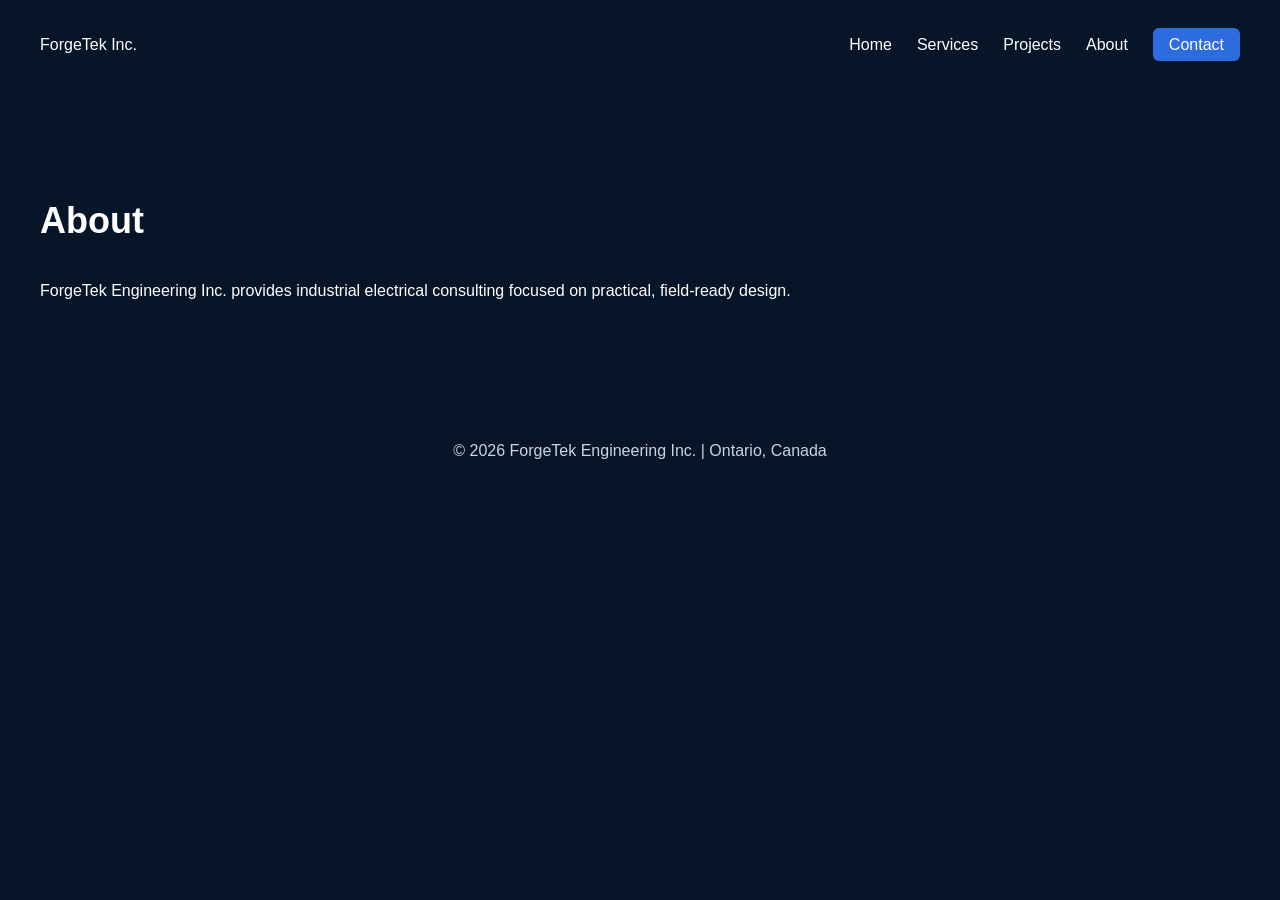
==== about.html @ 85ac1ed7 "Create about.html" ====
<!DOCTYPE html>
<html>
<head>
  <meta charset="UTF-8">
  <title>About | ForgeTek Inc.</title>
  <link rel="stylesheet" href="style.css">
</head>
<body>

<nav>
  <div class="logo">ForgeTek Inc.</div>
  <ul>
    <li><a href="index.html">Home</a></li>
    <li><a href="services.html">Services</a></li>
    <li><a href="projects.html">Projects</a></li>
    <li><a href="about.html">About</a></li>
    <li><a class="cta" href="contact.html">Contact</a></li>
  </ul>
</nav>

<section class="services-preview">
  <h2>About</h2>
  <p>ForgeTek Engineering Inc. provides industrial electrical consulting focused on practical, field-ready design.</p>
</section>

<footer>
  <p>© 2026 ForgeTek Engineering Inc. | Ontario, Canada</p>
</footer>

</body>
</html>
---- style.css ----
body {
    margin: 0;
    font-family: Arial, sans-serif;
    background-color: #071529;
    color: white;
}

nav {
    display: flex;
    justify-content: space-between;
    align-items: center;
    padding: 20px 40px;
    background-color: #071529;
}

nav ul {
    list-style: none;
    display: flex;
    gap: 25px;
}

nav a {
    color: white;
    text-decoration: none;
}

nav .cta {
    background-color: #2d6cdf;
    padding: 8px 16px;
    border-radius: 6px;
}

.hero {
    padding: 120px 40px;
    background: linear-gradient(180deg, #071529 0%, #0b1f3a 100%);
    text-align: left;
}

.hero h1 {
    font-size: 56px;
    margin-bottom: 20px;
}

.hero p {
    font-size: 20px;
    margin-bottom: 30px;
    color: #cbd5e1;
}

.btn-primary {
    background-color: #2d6cdf;
    padding: 14px 24px;
    color: white;
    text-decoration: none;
    border-radius: 6px;
}

.services-preview {
    padding: 80px 40px;
}

.services-preview h2 {
    font-size: 36px;
    margin-bottom: 40px;
}

.card-grid {
    display: grid;
    grid-template-columns: repeat(auto-fit, minmax(280px, 1fr));
    gap: 30px;
}

.card {
    background-color: #0e223f;
    padding: 30px;
    border-radius: 10px;
    transition: 0.3s;
}

.card:hover {
    background-color: #13315c;
}

footer {
    padding: 30px;
    text-align: center;
    background-color: #071529;
    color: #cbd5e1;
}
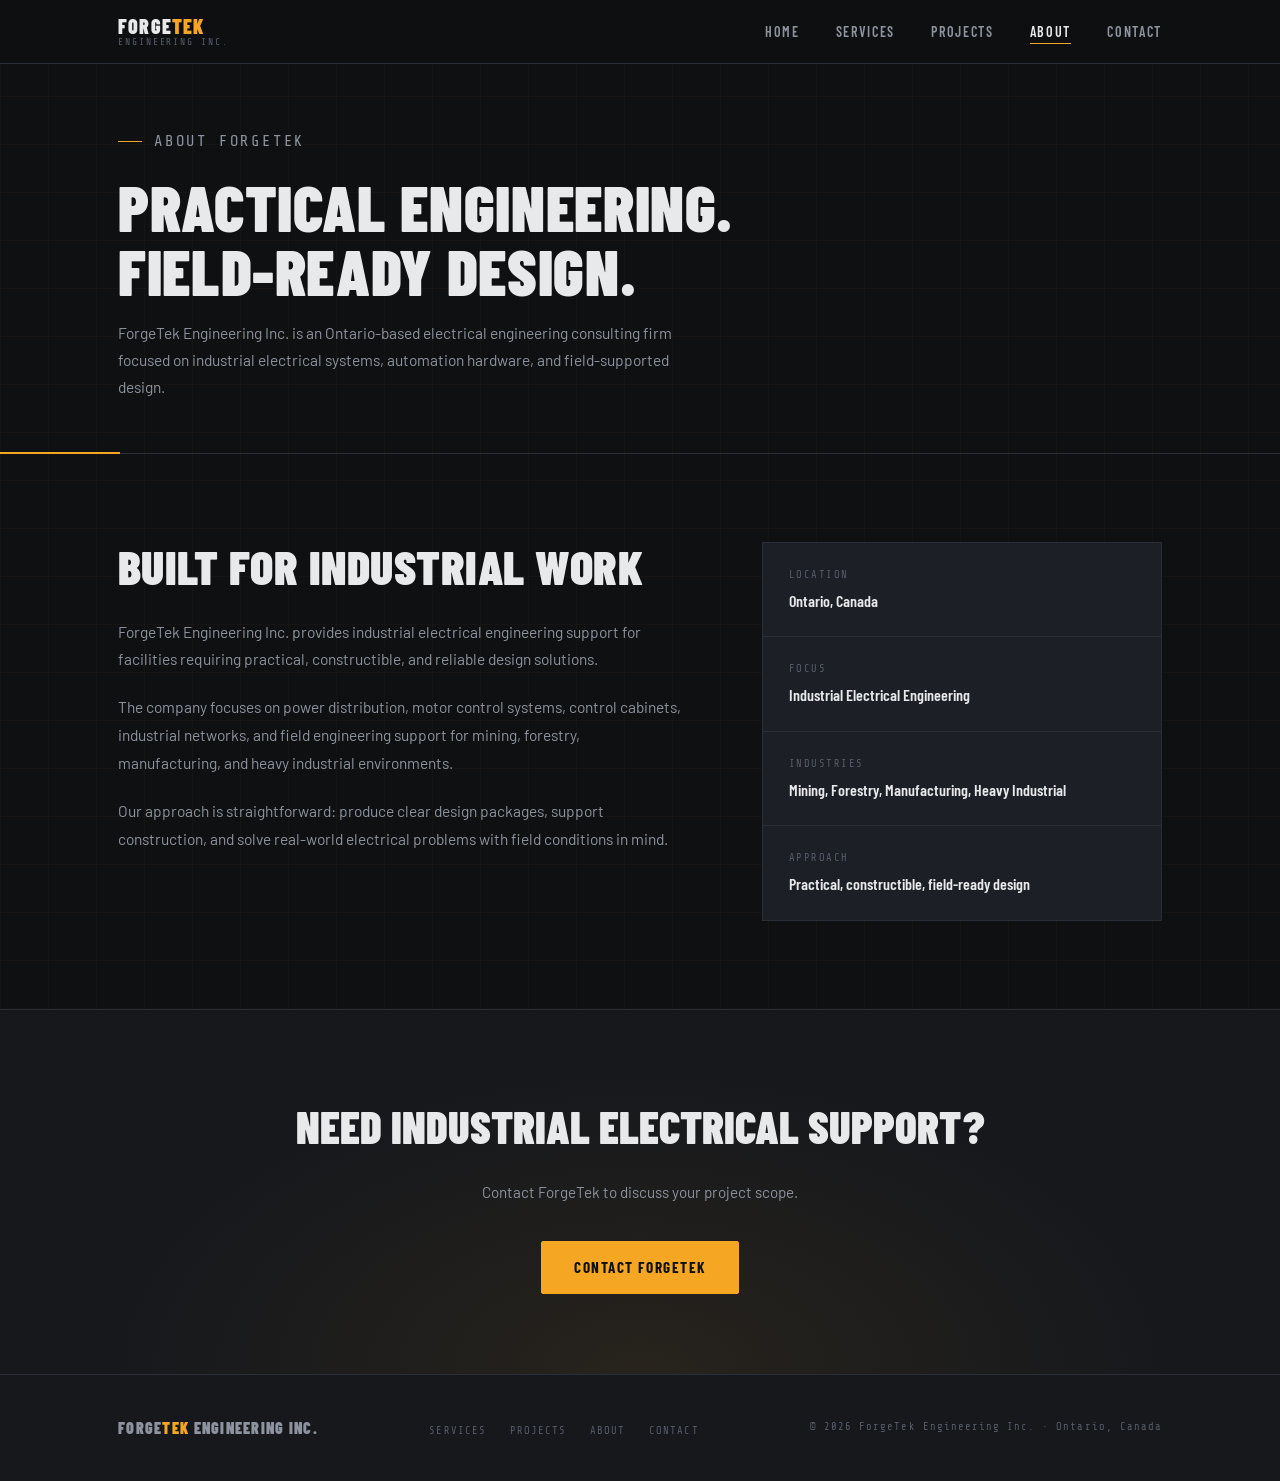
==== commit b6e74e4c: "Update about.html" ====
--- a/about.html
+++ b/about.html
@@ -1,30 +1,89 @@
 <!DOCTYPE html>
-<html>
+<html lang="en">
 <head>
-  <meta charset="UTF-8">
-  <title>About | ForgeTek Inc.</title>
-  <link rel="stylesheet" href="style.css">
+  <meta charset="UTF-8" />
+  <meta name="viewport" content="width=device-width, initial-scale=1.0" />
+  <title>About — ForgeTek Engineering Inc.</title>
+  <link rel="stylesheet" href="style.css" />
 </head>
 <body>
 
 <nav>
-  <div class="logo">ForgeTek Inc.</div>
-  <ul>
-    <li><a href="index.html">Home</a></li>
-    <li><a href="services.html">Services</a></li>
-    <li><a href="projects.html">Projects</a></li>
-    <li><a href="about.html">About</a></li>
-    <li><a class="cta" href="contact.html">Contact</a></li>
-  </ul>
+  <div class="container nav-inner">
+    <a href="index.html" class="nav-logo">
+      <span class="nav-logo-name">Forge<span>Tek</span></span>
+      <span class="nav-logo-sub">Engineering Inc.</span>
+    </a>
+    <button class="nav-toggle" aria-label="Toggle menu" onclick="this.nextElementSibling.classList.toggle('open')">
+      <span></span><span></span><span></span>
+    </button>
+    <ul class="nav-links">
+      <li><a href="index.html">Home</a></li>
+      <li><a href="services.html">Services</a></li>
+      <li><a href="projects.html">Projects</a></li>
+      <li><a href="about.html" class="active">About</a></li>
+      <li><a href="contact.html">Contact</a></li>
+    </ul>
+  </div>
 </nav>
 
-<section class="services-preview">
-  <h2>About</h2>
-  <p>ForgeTek Engineering Inc. provides industrial electrical consulting focused on practical, field-ready design.</p>
+<div class="page-hero">
+  <div class="container">
+    <p class="section-label">About ForgeTek</p>
+    <h1>Practical Engineering.<br>Field-Ready Design.</h1>
+    <p>ForgeTek Engineering Inc. is an Ontario-based electrical engineering consulting firm focused on industrial electrical systems, automation hardware, and field-supported design.</p>
+  </div>
+</div>
+
+<section class="section">
+  <div class="container about-layout">
+    <div class="about-body">
+      <h2>Built for Industrial Work</h2>
+      <p>ForgeTek Engineering Inc. provides industrial electrical engineering support for facilities requiring practical, constructible, and reliable design solutions.</p>
+      <p>The company focuses on power distribution, motor control systems, control cabinets, industrial networks, and field engineering support for mining, forestry, manufacturing, and heavy industrial environments.</p>
+      <p>Our approach is straightforward: produce clear design packages, support construction, and solve real-world electrical problems with field conditions in mind.</p>
+    </div>
+
+    <dl class="about-sidebar">
+      <div class="sidebar-block">
+        <dt>Location</dt>
+        <dd>Ontario, Canada</dd>
+      </div>
+      <div class="sidebar-block">
+        <dt>Focus</dt>
+        <dd>Industrial Electrical Engineering</dd>
+      </div>
+      <div class="sidebar-block">
+        <dt>Industries</dt>
+        <dd>Mining, Forestry, Manufacturing, Heavy Industrial</dd>
+      </div>
+      <div class="sidebar-block">
+        <dt>Approach</dt>
+        <dd>Practical, constructible, field-ready design</dd>
+      </div>
+    </dl>
+  </div>
+</section>
+
+<section class="cta-band">
+  <div class="container">
+    <h2>Need Industrial Electrical Support?</h2>
+    <p>Contact ForgeTek to discuss your project scope.</p>
+    <a href="contact.html" class="btn btn-solid">Contact ForgeTek</a>
+  </div>
 </section>
 
 <footer>
-  <p>© 2026 ForgeTek Engineering Inc. | Ontario, Canada</p>
+  <div class="container footer-inner">
+    <span class="footer-logo">Forge<span>Tek</span> Engineering Inc.</span>
+    <ul class="footer-links">
+      <li><a href="services.html">Services</a></li>
+      <li><a href="projects.html">Projects</a></li>
+      <li><a href="about.html">About</a></li>
+      <li><a href="contact.html">Contact</a></li>
+    </ul>
+    <p class="footer-copy">© 2026 ForgeTek Engineering Inc. · Ontario, Canada</p>
+  </div>
 </footer>
 
 </body>
--- a/style.css
+++ b/style.css
@@ -1,89 +1,850 @@
+/* ============================================================
+   ForgeTek Engineering Inc. — Shared Stylesheet
+   Aesthetic: Industrial-utilitarian / refined steel
+   ============================================================ */
+ 
+@import url('https://fonts.googleapis.com/css2?family=Barlow+Condensed:wght@400;600;700;900&family=Barlow:wght@300;400;500;600&family=Share+Tech+Mono&display=swap');
+ 
+/* ── Variables ───────────────────────────────────────────── */
+:root {
+  --bg:           #0f1012;
+  --bg-panel:     #16181c;
+  --bg-card:      #1c1f25;
+  --border:       #2a2e38;
+  --border-light: #363b48;
+ 
+  --amber:        #f5a623;
+  --amber-dim:    #c47d0e;
+  --amber-glow:   rgba(245, 166, 35, 0.12);
+  --amber-line:   rgba(245, 166, 35, 0.35);
+ 
+  --text-primary:   #e8e9eb;
+  --text-secondary: #8d939f;
+  --text-muted:     #555c6a;
+ 
+  --font-display: 'Barlow Condensed', sans-serif;
+  --font-body:    'Barlow', sans-serif;
+  --font-mono:    'Share Tech Mono', monospace;
+ 
+  --nav-h: 64px;
+  --max-w: 1100px;
+  --radius: 2px;
+ 
+  --transition: 0.18s ease;
+}
+ 
+/* ── Reset ───────────────────────────────────────────────── */
+*, *::before, *::after { box-sizing: border-box; margin: 0; padding: 0; }
+ 
+html { scroll-behavior: smooth; }
+ 
 body {
-    margin: 0;
-    font-family: Arial, sans-serif;
-    background-color: #071529;
-    color: white;
-}
-
+  background: var(--bg);
+  color: var(--text-primary);
+  font-family: var(--font-body);
+  font-size: 16px;
+  font-weight: 400;
+  line-height: 1.65;
+  min-height: 100vh;
+  /* subtle grid texture */
+  background-image:
+    linear-gradient(rgba(245,166,35,0.03) 1px, transparent 1px),
+    linear-gradient(90deg, rgba(245,166,35,0.03) 1px, transparent 1px);
+  background-size: 48px 48px;
+}
+ 
+a { color: var(--amber); text-decoration: none; transition: color var(--transition); }
+a:hover { color: #fff; }
+ 
+img { display: block; max-width: 100%; }
+ 
+/* ── Utility ─────────────────────────────────────────────── */
+.container {
+  max-width: var(--max-w);
+  margin: 0 auto;
+  padding: 0 28px;
+}
+ 
+.tag {
+  font-family: var(--font-mono);
+  font-size: 0.72rem;
+  letter-spacing: 0.12em;
+  text-transform: uppercase;
+  color: var(--amber);
+  display: inline-block;
+}
+ 
+.section-label {
+  font-family: var(--font-mono);
+  font-size: 0.7rem;
+  letter-spacing: 0.18em;
+  text-transform: uppercase;
+  color: var(--text-muted);
+  display: flex;
+  align-items: center;
+  gap: 12px;
+  margin-bottom: 20px;
+}
+.section-label::before {
+  content: '';
+  display: inline-block;
+  width: 24px;
+  height: 1px;
+  background: var(--amber);
+}
+ 
+.btn {
+  display: inline-block;
+  font-family: var(--font-display);
+  font-weight: 700;
+  font-size: 0.95rem;
+  letter-spacing: 0.1em;
+  text-transform: uppercase;
+  padding: 13px 32px;
+  border: 1px solid var(--amber);
+  color: var(--amber);
+  background: transparent;
+  cursor: pointer;
+  border-radius: var(--radius);
+  transition: background var(--transition), color var(--transition);
+}
+.btn:hover {
+  background: var(--amber);
+  color: #0f1012;
+}
+.btn-solid {
+  background: var(--amber);
+  color: #0f1012;
+}
+.btn-solid:hover {
+  background: #fff;
+  border-color: #fff;
+  color: #0f1012;
+}
+ 
+/* ── Navigation ──────────────────────────────────────────── */
 nav {
+  position: sticky;
+  top: 0;
+  z-index: 100;
+  height: var(--nav-h);
+  background: rgba(15, 16, 18, 0.95);
+  backdrop-filter: blur(8px);
+  border-bottom: 1px solid var(--border);
+}
+ 
+.nav-inner {
+  display: flex;
+  align-items: center;
+  justify-content: space-between;
+  height: 100%;
+}
+ 
+.nav-logo {
+  display: flex;
+  flex-direction: column;
+  line-height: 1.1;
+}
+.nav-logo-name {
+  font-family: var(--font-display);
+  font-weight: 900;
+  font-size: 1.25rem;
+  letter-spacing: 0.06em;
+  text-transform: uppercase;
+  color: var(--text-primary);
+}
+.nav-logo-name span { color: var(--amber); }
+.nav-logo-sub {
+  font-family: var(--font-mono);
+  font-size: 0.6rem;
+  letter-spacing: 0.2em;
+  color: var(--text-muted);
+  text-transform: uppercase;
+}
+ 
+.nav-links {
+  display: flex;
+  list-style: none;
+  gap: 36px;
+}
+.nav-links a {
+  font-family: var(--font-display);
+  font-weight: 600;
+  font-size: 0.88rem;
+  letter-spacing: 0.12em;
+  text-transform: uppercase;
+  color: var(--text-secondary);
+  transition: color var(--transition);
+  position: relative;
+  padding-bottom: 4px;
+}
+.nav-links a::after {
+  content: '';
+  position: absolute;
+  bottom: 0; left: 0;
+  width: 0; height: 1px;
+  background: var(--amber);
+  transition: width var(--transition);
+}
+.nav-links a:hover,
+.nav-links a.active { color: var(--text-primary); }
+.nav-links a:hover::after,
+.nav-links a.active::after { width: 100%; }
+ 
+/* hamburger — mobile */
+.nav-toggle {
+  display: none;
+  flex-direction: column;
+  gap: 5px;
+  cursor: pointer;
+  padding: 4px;
+}
+.nav-toggle span {
+  display: block;
+  width: 24px;
+  height: 1.5px;
+  background: var(--text-primary);
+  transition: transform var(--transition), opacity var(--transition);
+}
+ 
+/* ── Hero ────────────────────────────────────────────────── */
+.hero {
+  padding: 100px 0 90px;
+  border-bottom: 1px solid var(--border);
+  position: relative;
+  overflow: hidden;
+}
+.hero::before {
+  content: '';
+  position: absolute;
+  top: 0; right: -100px;
+  width: 600px; height: 100%;
+  background: radial-gradient(ellipse at 80% 40%, rgba(245,166,35,0.07) 0%, transparent 65%);
+  pointer-events: none;
+}
+ 
+.hero-eyebrow {
+  margin-bottom: 20px;
+}
+ 
+.hero h1 {
+  font-family: var(--font-display);
+  font-weight: 900;
+  font-size: clamp(3rem, 7vw, 5.5rem);
+  line-height: 0.95;
+  letter-spacing: -0.01em;
+  text-transform: uppercase;
+  margin-bottom: 28px;
+  max-width: 800px;
+}
+.hero h1 em {
+  font-style: normal;
+  color: var(--amber);
+}
+ 
+.hero-sub {
+  font-size: 1.05rem;
+  color: var(--text-secondary);
+  max-width: 520px;
+  margin-bottom: 44px;
+  font-weight: 300;
+  line-height: 1.7;
+}
+ 
+.hero-actions {
+  display: flex;
+  gap: 16px;
+  flex-wrap: wrap;
+  align-items: center;
+}
+ 
+.hero-stat-bar {
+  margin-top: 72px;
+  padding-top: 40px;
+  border-top: 1px solid var(--border);
+  display: flex;
+  gap: 60px;
+}
+.hero-stat dt {
+  font-family: var(--font-mono);
+  font-size: 0.68rem;
+  letter-spacing: 0.14em;
+  text-transform: uppercase;
+  color: var(--text-muted);
+  margin-bottom: 4px;
+}
+.hero-stat dd {
+  font-family: var(--font-display);
+  font-weight: 700;
+  font-size: 2rem;
+  line-height: 1;
+  color: var(--text-primary);
+}
+.hero-stat dd span { color: var(--amber); }
+ 
+/* ── Sections ────────────────────────────────────────────── */
+.section {
+  padding: 88px 0;
+  border-bottom: 1px solid var(--border);
+}
+ 
+.section-header {
+  margin-bottom: 56px;
+}
+.section-header h2 {
+  font-family: var(--font-display);
+  font-weight: 900;
+  font-size: clamp(2rem, 4vw, 3rem);
+  text-transform: uppercase;
+  letter-spacing: 0.01em;
+  line-height: 1;
+}
+ 
+/* ── Service Cards ───────────────────────────────────────── */
+.services-grid {
+  display: grid;
+  grid-template-columns: repeat(auto-fill, minmax(300px, 1fr));
+  gap: 1px;
+  background: var(--border);
+  border: 1px solid var(--border);
+}
+ 
+.service-card {
+  background: var(--bg-card);
+  padding: 36px 32px;
+  transition: background var(--transition);
+  position: relative;
+}
+.service-card::before {
+  content: '';
+  position: absolute;
+  top: 0; left: 0;
+  width: 3px; height: 0;
+  background: var(--amber);
+  transition: height 0.3s ease;
+}
+.service-card:hover { background: var(--bg-panel); }
+.service-card:hover::before { height: 100%; }
+ 
+.service-card-num {
+  font-family: var(--font-mono);
+  font-size: 0.65rem;
+  color: var(--text-muted);
+  letter-spacing: 0.14em;
+  margin-bottom: 20px;
+}
+.service-card h3 {
+  font-family: var(--font-display);
+  font-weight: 700;
+  font-size: 1.15rem;
+  text-transform: uppercase;
+  letter-spacing: 0.05em;
+  line-height: 1.2;
+  margin-bottom: 14px;
+  color: var(--text-primary);
+}
+.service-card p {
+  font-size: 0.9rem;
+  color: var(--text-secondary);
+  line-height: 1.7;
+}
+ 
+/* ── Project / Case Study Cards ──────────────────────────── */
+.projects-grid {
+  display: grid;
+  grid-template-columns: repeat(auto-fill, minmax(320px, 1fr));
+  gap: 24px;
+}
+ 
+.project-card {
+  background: var(--bg-card);
+  border: 1px solid var(--border);
+  border-radius: var(--radius);
+  padding: 32px;
+  transition: border-color var(--transition), transform var(--transition);
+}
+.project-card:hover {
+  border-color: var(--amber-dim);
+  transform: translateY(-3px);
+}
+ 
+.project-card-header {
+  display: flex;
+  align-items: flex-start;
+  justify-content: space-between;
+  margin-bottom: 16px;
+}
+.project-tag {
+  font-family: var(--font-mono);
+  font-size: 0.65rem;
+  letter-spacing: 0.12em;
+  text-transform: uppercase;
+  color: var(--amber);
+  background: var(--amber-glow);
+  border: 1px solid var(--amber-line);
+  padding: 3px 10px;
+  border-radius: var(--radius);
+}
+.project-card h3 {
+  font-family: var(--font-display);
+  font-weight: 700;
+  font-size: 1.1rem;
+  text-transform: uppercase;
+  letter-spacing: 0.04em;
+  margin-bottom: 12px;
+  line-height: 1.2;
+}
+.project-card .project-location {
+  font-family: var(--font-mono);
+  font-size: 0.7rem;
+  color: var(--text-muted);
+  letter-spacing: 0.1em;
+  margin-bottom: 14px;
+}
+.project-card p {
+  font-size: 0.88rem;
+  color: var(--text-secondary);
+  line-height: 1.7;
+}
+.project-card .project-scope {
+  margin-top: 20px;
+  padding-top: 18px;
+  border-top: 1px solid var(--border);
+  display: flex;
+  flex-wrap: wrap;
+  gap: 8px;
+}
+.scope-pill {
+  font-family: var(--font-mono);
+  font-size: 0.62rem;
+  letter-spacing: 0.1em;
+  text-transform: uppercase;
+  color: var(--text-muted);
+  border: 1px solid var(--border-light);
+  padding: 2px 9px;
+  border-radius: 20px;
+}
+ 
+/* ── About / Bio ─────────────────────────────────────────── */
+.about-layout {
+  display: grid;
+  grid-template-columns: 1fr 400px;
+  gap: 80px;
+  align-items: start;
+}
+ 
+.about-body h2 {
+  font-family: var(--font-display);
+  font-weight: 900;
+  font-size: clamp(2rem, 4vw, 3rem);
+  text-transform: uppercase;
+  letter-spacing: 0.01em;
+  line-height: 1;
+  margin-bottom: 28px;
+}
+.about-body p {
+  color: var(--text-secondary);
+  font-size: 0.97rem;
+  line-height: 1.8;
+  margin-bottom: 20px;
+}
+.about-body p:last-of-type { margin-bottom: 36px; }
+ 
+.about-sidebar {
+  display: flex;
+  flex-direction: column;
+  gap: 1px;
+  background: var(--border);
+  border: 1px solid var(--border);
+  align-self: start;
+  position: sticky;
+  top: calc(var(--nav-h) + 24px);
+}
+.sidebar-block {
+  background: var(--bg-card);
+  padding: 24px 26px;
+}
+.sidebar-block dt {
+  font-family: var(--font-mono);
+  font-size: 0.65rem;
+  letter-spacing: 0.14em;
+  text-transform: uppercase;
+  color: var(--text-muted);
+  margin-bottom: 6px;
+}
+.sidebar-block dd {
+  font-family: var(--font-display);
+  font-weight: 600;
+  font-size: 1rem;
+  color: var(--text-primary);
+  line-height: 1.4;
+}
+ 
+/* ── Values / pillars ────────────────────────────────────── */
+.pillars {
+  display: grid;
+  grid-template-columns: repeat(3, 1fr);
+  gap: 1px;
+  background: var(--border);
+  border: 1px solid var(--border);
+  margin-top: 60px;
+}
+.pillar {
+  background: var(--bg-card);
+  padding: 32px 28px;
+}
+.pillar-icon {
+  font-family: var(--font-mono);
+  font-size: 1.3rem;
+  color: var(--amber);
+  margin-bottom: 16px;
+}
+.pillar h3 {
+  font-family: var(--font-display);
+  font-weight: 700;
+  font-size: 1rem;
+  text-transform: uppercase;
+  letter-spacing: 0.08em;
+  margin-bottom: 10px;
+}
+.pillar p {
+  font-size: 0.87rem;
+  color: var(--text-secondary);
+  line-height: 1.7;
+}
+ 
+/* ── Contact ─────────────────────────────────────────────── */
+.contact-layout {
+  display: grid;
+  grid-template-columns: 1fr 1fr;
+  gap: 80px;
+  align-items: start;
+}
+ 
+.contact-info h2 {
+  font-family: var(--font-display);
+  font-weight: 900;
+  font-size: clamp(2rem, 4vw, 3rem);
+  text-transform: uppercase;
+  line-height: 1;
+  margin-bottom: 24px;
+}
+.contact-info p {
+  color: var(--text-secondary);
+  font-size: 0.95rem;
+  line-height: 1.75;
+  margin-bottom: 40px;
+}
+ 
+.contact-details {
+  display: flex;
+  flex-direction: column;
+  gap: 1px;
+  background: var(--border);
+  border: 1px solid var(--border);
+}
+.contact-detail-row {
+  background: var(--bg-card);
+  padding: 18px 22px;
+  display: flex;
+  gap: 16px;
+  align-items: flex-start;
+}
+.contact-detail-row dt {
+  font-family: var(--font-mono);
+  font-size: 0.65rem;
+  letter-spacing: 0.12em;
+  text-transform: uppercase;
+  color: var(--text-muted);
+  min-width: 70px;
+  padding-top: 2px;
+}
+.contact-detail-row dd {
+  font-size: 0.92rem;
+  color: var(--text-primary);
+}
+.contact-detail-row dd a { color: var(--amber); }
+.contact-detail-row dd a:hover { color: #fff; }
+ 
+/* contact form */
+.contact-form {
+  display: flex;
+  flex-direction: column;
+  gap: 16px;
+}
+ 
+.form-group {
+  display: flex;
+  flex-direction: column;
+  gap: 6px;
+}
+.form-group label {
+  font-family: var(--font-mono);
+  font-size: 0.65rem;
+  letter-spacing: 0.14em;
+  text-transform: uppercase;
+  color: var(--text-muted);
+}
+.form-group input,
+.form-group select,
+.form-group textarea {
+  background: var(--bg-card);
+  border: 1px solid var(--border-light);
+  color: var(--text-primary);
+  font-family: var(--font-body);
+  font-size: 0.92rem;
+  padding: 12px 16px;
+  border-radius: var(--radius);
+  outline: none;
+  transition: border-color var(--transition), box-shadow var(--transition);
+  appearance: none;
+}
+.form-group input:focus,
+.form-group select:focus,
+.form-group textarea:focus {
+  border-color: var(--amber);
+  box-shadow: 0 0 0 3px var(--amber-glow);
+}
+.form-group textarea { resize: vertical; min-height: 130px; }
+.form-group select { cursor: pointer; }
+.form-row {
+  display: grid;
+  grid-template-columns: 1fr 1fr;
+  gap: 16px;
+}
+ 
+/* ── Page Hero (inner pages) ─────────────────────────────── */
+.page-hero {
+  padding: 64px 0 52px;
+  border-bottom: 1px solid var(--border);
+  position: relative;
+}
+.page-hero::after {
+  content: '';
+  position: absolute;
+  bottom: -1px; left: 0;
+  width: 120px; height: 2px;
+  background: var(--amber);
+}
+.page-hero h1 {
+  font-family: var(--font-display);
+  font-weight: 900;
+  font-size: clamp(2.5rem, 5vw, 4rem);
+  text-transform: uppercase;
+  line-height: 1;
+  letter-spacing: 0.01em;
+  margin-bottom: 16px;
+}
+.page-hero p {
+  color: var(--text-secondary);
+  font-size: 0.97rem;
+  max-width: 560px;
+  line-height: 1.75;
+}
+ 
+/* ── CTA Band ─────────────────────────────────────────────── */
+.cta-band {
+  padding: 80px 0;
+  background: var(--bg-panel);
+  border-bottom: 1px solid var(--border);
+  text-align: center;
+  position: relative;
+  overflow: hidden;
+}
+.cta-band::before {
+  content: '';
+  position: absolute;
+  inset: 0;
+  background: radial-gradient(ellipse at 50% 100%, rgba(245,166,35,0.08) 0%, transparent 60%);
+}
+.cta-band h2 {
+  font-family: var(--font-display);
+  font-weight: 900;
+  font-size: clamp(1.8rem, 3.5vw, 2.8rem);
+  text-transform: uppercase;
+  margin-bottom: 16px;
+  position: relative;
+}
+.cta-band p {
+  color: var(--text-secondary);
+  font-size: 0.95rem;
+  margin-bottom: 36px;
+  position: relative;
+}
+.cta-band .btn { position: relative; }
+ 
+/* ── Footer ──────────────────────────────────────────────── */
+footer {
+  padding: 40px 0;
+  background: var(--bg-panel);
+}
+.footer-inner {
+  display: flex;
+  align-items: center;
+  justify-content: space-between;
+  gap: 24px;
+  flex-wrap: wrap;
+}
+.footer-logo {
+  font-family: var(--font-display);
+  font-weight: 900;
+  font-size: 1rem;
+  text-transform: uppercase;
+  letter-spacing: 0.08em;
+  color: var(--text-secondary);
+}
+.footer-logo span { color: var(--amber); }
+.footer-copy {
+  font-family: var(--font-mono);
+  font-size: 0.65rem;
+  letter-spacing: 0.1em;
+  color: var(--text-muted);
+}
+.footer-links {
+  display: flex;
+  gap: 24px;
+  list-style: none;
+}
+.footer-links a {
+  font-family: var(--font-mono);
+  font-size: 0.65rem;
+  letter-spacing: 0.1em;
+  text-transform: uppercase;
+  color: var(--text-muted);
+}
+.footer-links a:hover { color: var(--amber); }
+ 
+/* ── Animations ──────────────────────────────────────────── */
+@keyframes fadeUp {
+  from { opacity: 0; transform: translateY(20px); }
+  to   { opacity: 1; transform: translateY(0); }
+}
+.fade-up {
+  animation: fadeUp 0.55s ease forwards;
+}
+.fade-up-1 { animation-delay: 0.05s; opacity: 0; }
+.fade-up-2 { animation-delay: 0.15s; opacity: 0; }
+.fade-up-3 { animation-delay: 0.25s; opacity: 0; }
+.fade-up-4 { animation-delay: 0.38s; opacity: 0; }
+ 
+/* ── Responsive ──────────────────────────────────────────── */
+@media (max-width: 900px) {
+  .about-layout { grid-template-columns: 1fr; gap: 48px; }
+  .about-sidebar { position: static; }
+  .contact-layout { grid-template-columns: 1fr; gap: 48px; }
+  .pillars { grid-template-columns: 1fr; }
+  .hero-stat-bar { gap: 36px; flex-wrap: wrap; }
+}
+ 
+@media (max-width: 720px) {
+  .nav-links { display: none; flex-direction: column; gap: 0; }
+  .nav-links.open {
     display: flex;
-    justify-content: space-between;
-    align-items: center;
-    padding: 20px 40px;
-    background-color: #071529;
-}
-
-nav ul {
-    list-style: none;
-    display: flex;
-    gap: 25px;
-}
-
-nav a {
-    color: white;
-    text-decoration: none;
-}
-
-nav .cta {
-    background-color: #2d6cdf;
-    padding: 8px 16px;
-    border-radius: 6px;
-}
-
-.hero {
-    padding: 120px 40px;
-    background: linear-gradient(180deg, #071529 0%, #0b1f3a 100%);
-    text-align: left;
-}
-
-.hero h1 {
-    font-size: 56px;
-    margin-bottom: 20px;
-}
-
-.hero p {
-    font-size: 20px;
-    margin-bottom: 30px;
-    color: #cbd5e1;
-}
-
-.btn-primary {
-    background-color: #2d6cdf;
-    padding: 14px 24px;
-    color: white;
-    text-decoration: none;
-    border-radius: 6px;
-}
-
-.services-preview {
-    padding: 80px 40px;
-}
-
-.services-preview h2 {
-    font-size: 36px;
-    margin-bottom: 40px;
-}
-
-.card-grid {
-    display: grid;
-    grid-template-columns: repeat(auto-fit, minmax(280px, 1fr));
-    gap: 30px;
-}
-
-.card {
-    background-color: #0e223f;
-    padding: 30px;
-    border-radius: 10px;
-    transition: 0.3s;
-}
-
-.card:hover {
-    background-color: #13315c;
-}
-
-footer {
-    padding: 30px;
-    text-align: center;
-    background-color: #071529;
-    color: #cbd5e1;
-}
+    position: absolute;
+    top: var(--nav-h); left: 0; right: 0;
+    background: var(--bg-panel);
+    border-bottom: 1px solid var(--border);
+    padding: 16px 0;
+  }
+  .nav-links.open li a {
+    display: block;
+    padding: 12px 28px;
+  }
+  .nav-toggle { display: flex; }
+  .form-row { grid-template-columns: 1fr; }
+  .hero { padding: 72px 0 64px; }
+  .footer-inner { flex-direction: column; align-items: flex-start; gap: 12px; }
+}
+
+/* ── Full-Width Services Layout ──────────────────────────── */
+.service-list {
+  display: flex;
+  flex-direction: column;
+  gap: 72px;
+}
+
+.service-row {
+  display: grid;
+  grid-template-columns: 1.1fr 0.9fr;
+  gap: 48px;
+  align-items: center;
+  padding: 52px 0;
+  border-bottom: 1px solid var(--border);
+}
+
+.service-row.reverse {
+  grid-template-columns: 0.9fr 1.1fr;
+}
+
+.service-row.reverse .service-text {
+  order: 2;
+}
+
+.service-row.reverse .service-image-placeholder {
+  order: 1;
+}
+
+.service-text h2 {
+  font-family: var(--font-display);
+  font-weight: 900;
+  font-size: clamp(1.7rem, 3vw, 2.3rem);
+  text-transform: uppercase;
+  letter-spacing: 0.03em;
+  line-height: 1.05;
+  margin-bottom: 18px;
+}
+
+.service-text p {
+  color: var(--text-secondary);
+  line-height: 1.75;
+  margin-bottom: 18px;
+}
+
+.service-text ul {
+  margin-top: 18px;
+  padding-left: 20px;
+  color: var(--text-secondary);
+  line-height: 1.9;
+}
+
+.service-image-placeholder {
+  min-height: 300px;
+  border: 1px solid var(--border);
+  background:
+    linear-gradient(rgba(245,166,35,0.05) 1px, transparent 1px),
+    linear-gradient(90deg, rgba(245,166,35,0.05) 1px, transparent 1px),
+    var(--bg-card);
+  background-size: 24px 24px;
+  display: flex;
+  align-items: center;
+  justify-content: center;
+  color: var(--text-secondary);
+  font-family: var(--font-mono);
+  text-transform: uppercase;
+  letter-spacing: 0.08em;
+  font-size: 0.75rem;
+  padding: 28px;
+  text-align: center;
+  position: relative;
+}
+
+.service-image-placeholder::before {
+  content: '';
+  position: absolute;
+  inset: 18px;
+  border: 1px solid rgba(245,166,35,0.18);
+  pointer-events: none;
+}
+
+@media (max-width: 800px) {
+  .service-row,
+  .service-row.reverse {
+    grid-template-columns: 1fr;
+    gap: 28px;
+  }
+
+  .service-row.reverse .service-text,
+  .service-row.reverse .service-image-placeholder {
+    order: unset;
+  }
+}
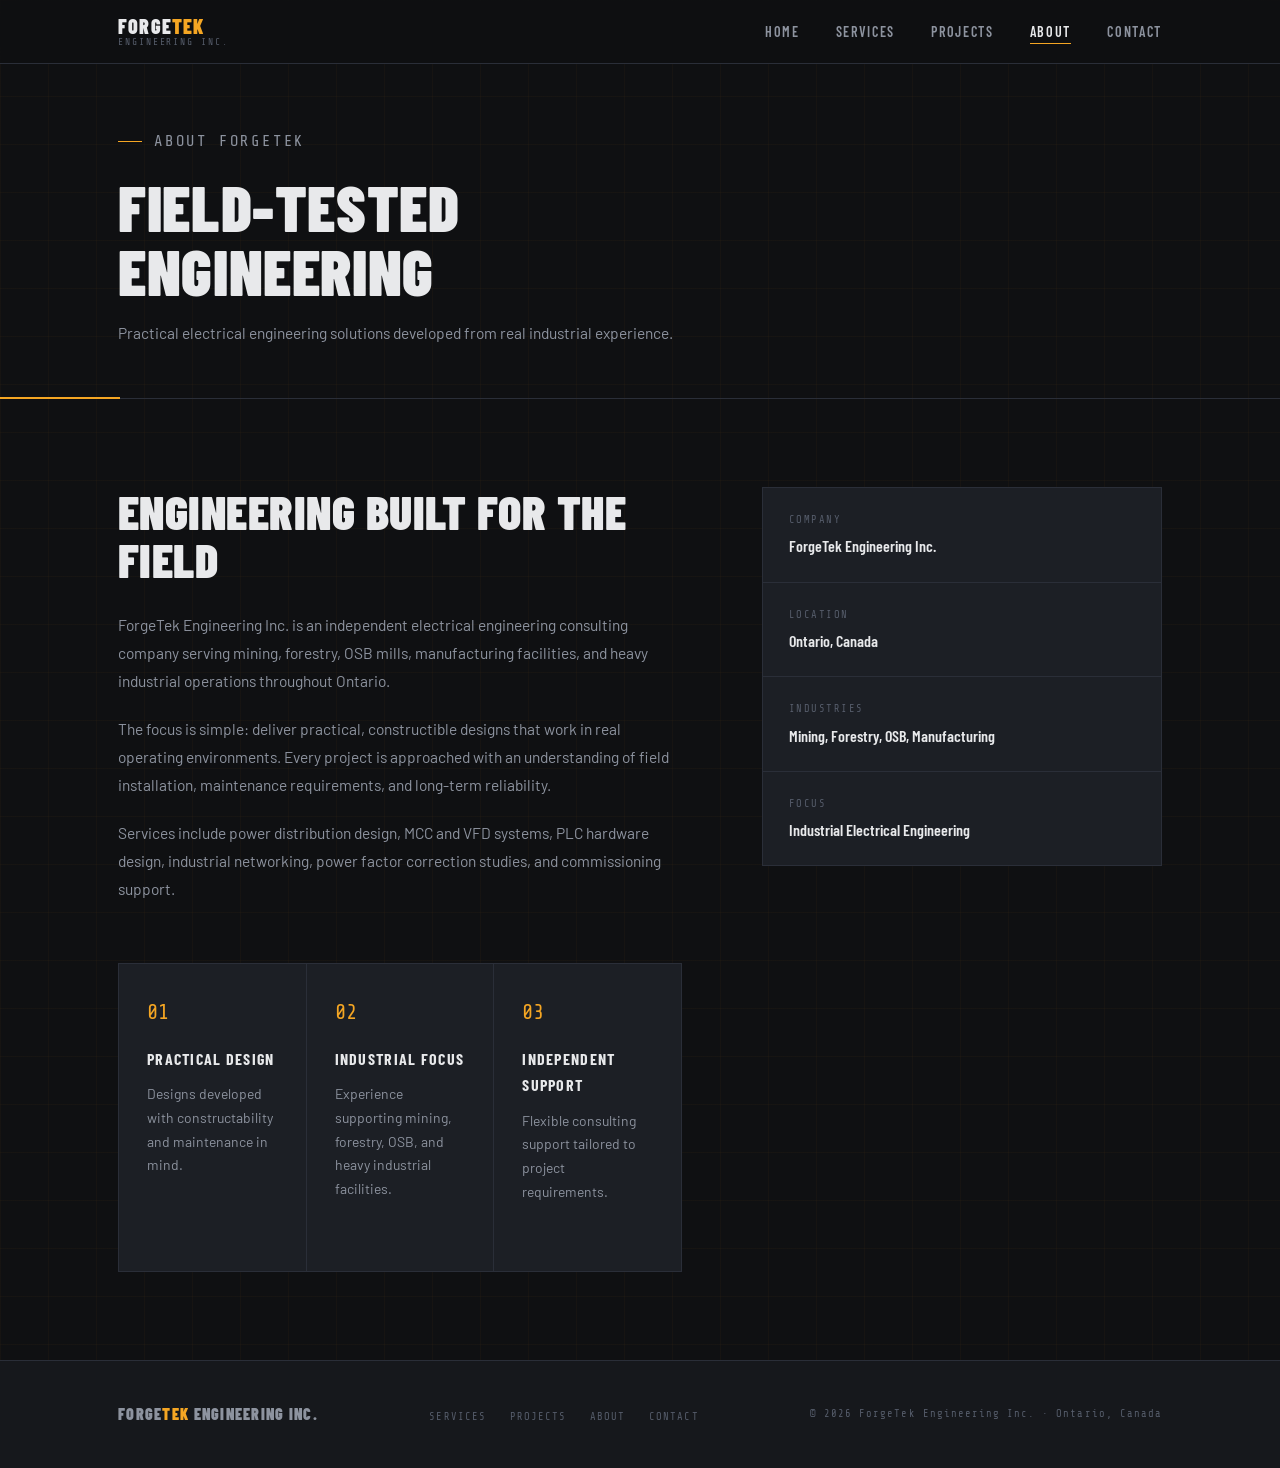
==== commit c65858e3: "Update about.html" ====
--- a/about.html
+++ b/about.html
@@ -1,10 +1,11 @@
 <!DOCTYPE html>
 <html lang="en">
 <head>
-  <meta charset="UTF-8" />
-  <meta name="viewport" content="width=device-width, initial-scale=1.0" />
+  <meta charset="UTF-8">
+  <meta name="viewport" content="width=device-width, initial-scale=1.0">
   <title>About — ForgeTek Engineering Inc.</title>
-  <link rel="stylesheet" href="style.css" />
+  <meta name="description" content="About ForgeTek Engineering Inc.">
+  <link rel="stylesheet" href="style.css">
 </head>
 <body>
 
@@ -14,9 +15,11 @@
       <span class="nav-logo-name">Forge<span>Tek</span></span>
       <span class="nav-logo-sub">Engineering Inc.</span>
     </a>
+
     <button class="nav-toggle" aria-label="Toggle menu" onclick="this.nextElementSibling.classList.toggle('open')">
       <span></span><span></span><span></span>
     </button>
+
     <ul class="nav-links">
       <li><a href="index.html">Home</a></li>
       <li><a href="services.html">Services</a></li>
@@ -30,58 +33,94 @@
 <div class="page-hero">
   <div class="container">
     <p class="section-label">About ForgeTek</p>
-    <h1>Practical Engineering.<br>Field-Ready Design.</h1>
-    <p>ForgeTek Engineering Inc. is an Ontario-based electrical engineering consulting firm focused on industrial electrical systems, automation hardware, and field-supported design.</p>
+    <h1>Field-Tested<br>Engineering</h1>
+    <p>Practical electrical engineering solutions developed from real industrial experience.</p>
   </div>
 </div>
 
 <section class="section">
   <div class="container about-layout">
+
     <div class="about-body">
-      <h2>Built for Industrial Work</h2>
-      <p>ForgeTek Engineering Inc. provides industrial electrical engineering support for facilities requiring practical, constructible, and reliable design solutions.</p>
-      <p>The company focuses on power distribution, motor control systems, control cabinets, industrial networks, and field engineering support for mining, forestry, manufacturing, and heavy industrial environments.</p>
-      <p>Our approach is straightforward: produce clear design packages, support construction, and solve real-world electrical problems with field conditions in mind.</p>
+      <h2>Engineering Built for the Field</h2>
+
+      <p>
+        ForgeTek Engineering Inc. is an independent electrical engineering consulting company serving mining,
+        forestry, OSB mills, manufacturing facilities, and heavy industrial operations throughout Ontario.
+      </p>
+
+      <p>
+        The focus is simple: deliver practical, constructible designs that work in real operating environments.
+        Every project is approached with an understanding of field installation, maintenance requirements,
+        and long-term reliability.
+      </p>
+
+      <p>
+        Services include power distribution design, MCC and VFD systems, PLC hardware design, industrial networking,
+        power factor correction studies, and commissioning support.
+      </p>
+
+      <div class="pillars">
+
+        <div class="pillar">
+          <div class="pillar-icon">01</div>
+          <h3>Practical Design</h3>
+          <p>Designs developed with constructability and maintenance in mind.</p>
+        </div>
+
+        <div class="pillar">
+          <div class="pillar-icon">02</div>
+          <h3>Industrial Focus</h3>
+          <p>Experience supporting mining, forestry, OSB, and heavy industrial facilities.</p>
+        </div>
+
+        <div class="pillar">
+          <div class="pillar-icon">03</div>
+          <h3>Independent Support</h3>
+          <p>Flexible consulting support tailored to project requirements.</p>
+        </div>
+
+      </div>
     </div>
 
-    <dl class="about-sidebar">
+    <div class="about-sidebar">
+
+      <div class="sidebar-block">
+        <dt>Company</dt>
+        <dd>ForgeTek Engineering Inc.</dd>
+      </div>
+
       <div class="sidebar-block">
         <dt>Location</dt>
         <dd>Ontario, Canada</dd>
       </div>
+
+      <div class="sidebar-block">
+        <dt>Industries</dt>
+        <dd>Mining, Forestry, OSB, Manufacturing</dd>
+      </div>
+
       <div class="sidebar-block">
         <dt>Focus</dt>
         <dd>Industrial Electrical Engineering</dd>
       </div>
-      <div class="sidebar-block">
-        <dt>Industries</dt>
-        <dd>Mining, Forestry, Manufacturing, Heavy Industrial</dd>
-      </div>
-      <div class="sidebar-block">
-        <dt>Approach</dt>
-        <dd>Practical, constructible, field-ready design</dd>
-      </div>
-    </dl>
-  </div>
-</section>
 
-<section class="cta-band">
-  <div class="container">
-    <h2>Need Industrial Electrical Support?</h2>
-    <p>Contact ForgeTek to discuss your project scope.</p>
-    <a href="contact.html" class="btn btn-solid">Contact ForgeTek</a>
+    </div>
+
   </div>
 </section>
 
 <footer>
   <div class="container footer-inner">
     <span class="footer-logo">Forge<span>Tek</span> Engineering Inc.</span>
+
     <ul class="footer-links">
       <li><a href="services.html">Services</a></li>
       <li><a href="projects.html">Projects</a></li>
       <li><a href="about.html">About</a></li>
       <li><a href="contact.html">Contact</a></li>
     </ul>
+
     <p class="footer-copy">© 2026 ForgeTek Engineering Inc. · Ontario, Canada</p>
   </div>
 </footer>
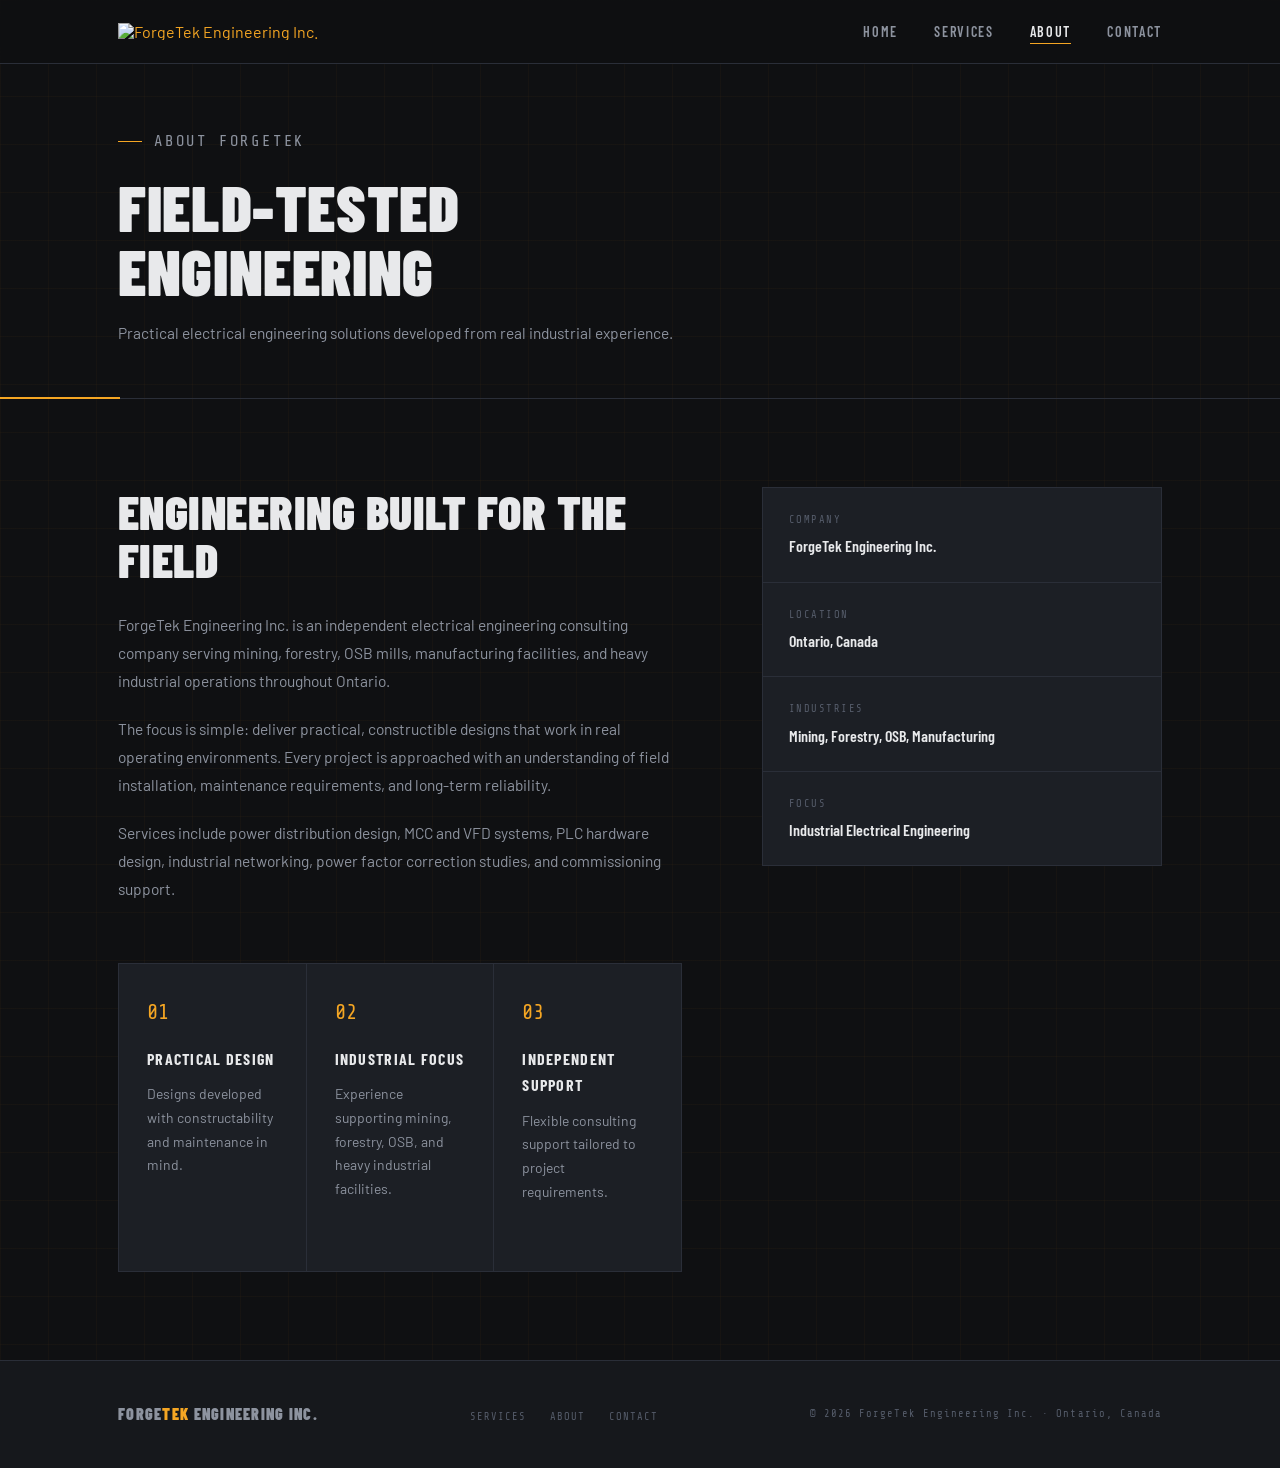
==== commit e7d8a1f9: "Update about.html general revisions and adding logo" ====
--- a/about.html
+++ b/about.html
@@ -6,14 +6,14 @@
   <title>About — ForgeTek Engineering Inc.</title>
   <meta name="description" content="About ForgeTek Engineering Inc.">
   <link rel="stylesheet" href="style.css">
+  <link rel="icon" type="image/png" href="assets/forgetek-mark.png">
 </head>
 <body>
 
 <nav>
   <div class="container nav-inner">
-    <a href="index.html" class="nav-logo">
-      <span class="nav-logo-name">Forge<span>Tek</span></span>
-      <span class="nav-logo-sub">Engineering Inc.</span>
+    <a href="index.html" class="nav-logo" aria-label="ForgeTek Engineering Home">
+      <img src="assets/forgetek-logo-dark.png" alt="ForgeTek Engineering Inc.">
     </a>
 
     <button class="nav-toggle" aria-label="Toggle menu" onclick="this.nextElementSibling.classList.toggle('open')">
@@ -23,7 +23,6 @@
     <ul class="nav-links">
       <li><a href="index.html">Home</a></li>
       <li><a href="services.html">Services</a></li>
-      <li><a href="projects.html">Projects</a></li>
       <li><a href="about.html" class="active">About</a></li>
       <li><a href="contact.html">Contact</a></li>
     </ul>
@@ -116,7 +115,6 @@
 
     <ul class="footer-links">
       <li><a href="services.html">Services</a></li>
-      <li><a href="projects.html">Projects</a></li>
       <li><a href="about.html">About</a></li>
       <li><a href="contact.html">Contact</a></li>
     </ul>
